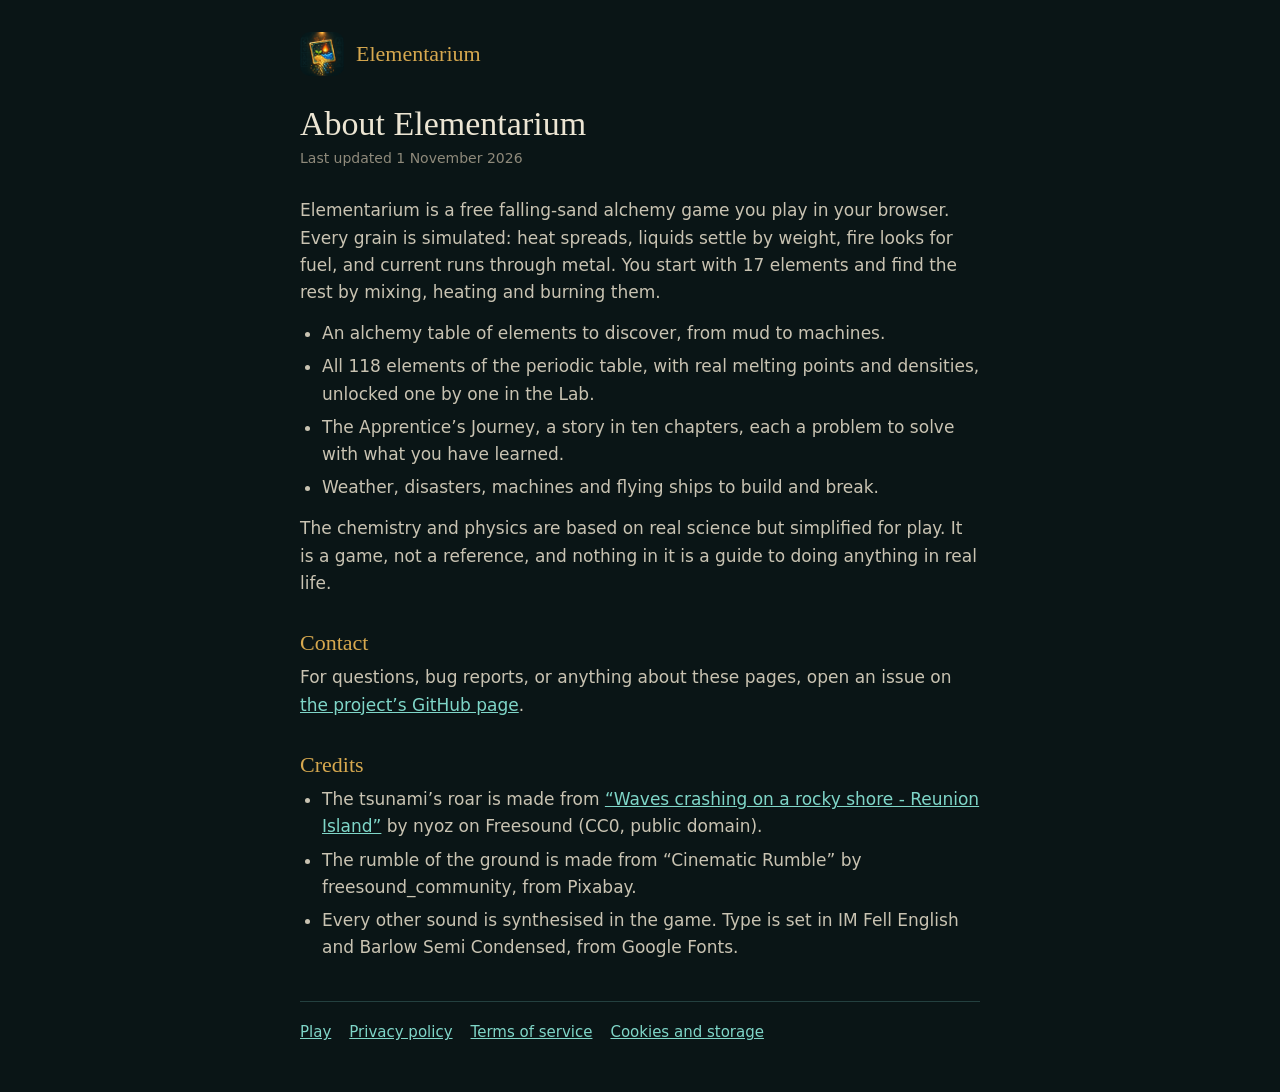
==== about.html @ eed64390 "New-player guide, yellow new-unlock dots, phone layout, Shock tool and legal pages - First-time play" ====
<!doctype html>
<html lang="en">
<head>
  <meta charset="utf-8">
  <meta name="viewport" content="width=device-width, initial-scale=1">
  <title>About · Elementarium</title>
  <meta name="description" content="About Elementarium, a free falling-sand alchemy game you play in your browser, and how to get in touch.">
  <link rel="icon" href="favicon.ico" sizes="16x16 32x32 48x48">
  <link rel="stylesheet" href="css/legal.css">
</head>
<body>
  <main class="page">
    <div class="top"><img src="icons/icon-192.png" alt=""><a href="index.html">Elementarium</a></div>
    <h1>About Elementarium</h1>
    <p class="updated">Last updated 1 November 2026</p>

    <p>Elementarium is a free falling-sand alchemy game you play in your browser. Every grain is simulated: heat spreads, liquids settle by weight, fire looks for fuel, and current runs through metal. You start with 17 elements and find the rest by mixing, heating and burning them.</p>
    <ul>
      <li>An alchemy table of elements to discover, from mud to machines.</li>
      <li>All 118 elements of the periodic table, with real melting points and densities, unlocked one by one in the Lab.</li>
      <li>The Apprentice’s Journey, a story in ten chapters, each a problem to solve with what you have learned.</li>
      <li>Weather, disasters, machines and flying ships to build and break.</li>
    </ul>
    <p>The chemistry and physics are based on real science but simplified for play. It is a game, not a reference, and nothing in it is a guide to doing anything in real life.</p>

    <h2>Contact</h2>
    <p>For questions, bug reports, or anything about these pages, open an issue on <a href="https://github.com/justinhein-afk/Elementarium/issues">the project’s GitHub page</a>.</p>

    <h2>Credits</h2>
    <ul>
      <li>The tsunami’s roar is made from <a href="https://freesound.org/people/nyoz/sounds/615750/">“Waves crashing on a rocky shore - Reunion Island”</a> by nyoz on Freesound (CC0, public domain).</li>
      <li>The rumble of the ground is made from “Cinematic Rumble” by freesound_community, from Pixabay.</li>
      <li>Every other sound is synthesised in the game. Type is set in IM Fell English and Barlow Semi Condensed, from Google Fonts.</li>
    </ul>

    <nav class="foot" aria-label="Pages">
      <a href="index.html">Play</a>
      <a href="privacy.html">Privacy policy</a>
      <a href="terms.html">Terms of service</a>
      <a href="cookies.html">Cookies and storage</a>
    </nav>
  </main>
</body>
</html>
---- css/legal.css ----
/* Elementarium — the about and legal pages. Self-contained: no outside fonts, no scripts. */
:root { color-scheme: dark; }
* { box-sizing: border-box; }
body {
  margin: 0; background: #0a1516; color: #c9c3b2;
  font: 17px/1.6 system-ui, -apple-system, "Segoe UI", Roboto, "Helvetica Neue", Arial, sans-serif;
}
.page { max-width: 720px; margin: 0 auto; padding: 32px 20px 48px; }
.top { display: flex; align-items: center; gap: 12px; margin-bottom: 28px; }
.top img { width: 44px; height: 44px; border-radius: 10px; }
.top a { color: #d6a84f; font: 22px/1 Georgia, "Times New Roman", serif; text-decoration: none; }
h1 { margin: 0 0 4px; font: 34px/1.15 Georgia, "Times New Roman", serif; color: #ece5d3; }
.updated { margin: 0 0 28px; font-size: 14px; color: #8f8a7b; }
h2 { margin: 32px 0 8px; font: 22px/1.25 Georgia, "Times New Roman", serif; color: #d6a84f; }
p, ul { margin: 0 0 14px; }
ul { padding-left: 22px; }
li { margin-bottom: 6px; }
a { color: #7fd6c8; }
a:hover { color: #d6a84f; }
strong { color: #ece5d3; }
nav.foot { display: flex; flex-wrap: wrap; gap: 8px 18px; margin-top: 40px; padding-top: 18px; border-top: 1px solid #24403f; font-size: 15px; }
@media (max-width: 520px) { body { font-size: 16px; } h1 { font-size: 28px; } .page { padding: 20px 16px 36px; } }
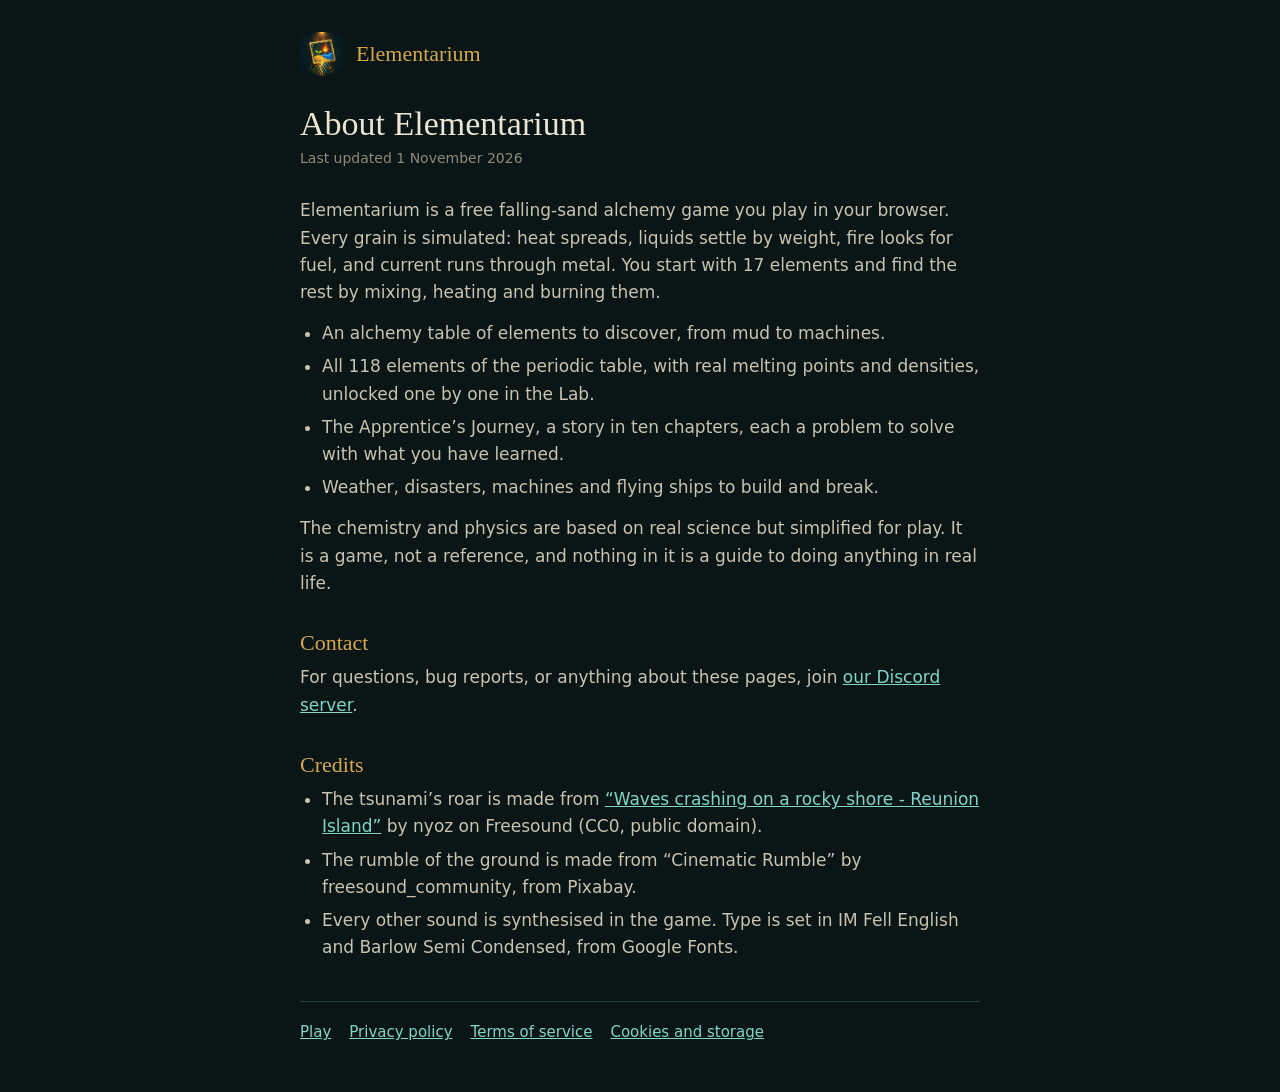
==== commit 037fce89: "Contact on the about and legal pages is now the Discord server Co-Authored-By: Claude Opus 5.5 <nore" ====
--- a/about.html
+++ b/about.html
@@ -24,7 +24,7 @@
     <p>The chemistry and physics are based on real science but simplified for play. It is a game, not a reference, and nothing in it is a guide to doing anything in real life.</p>
 
     <h2>Contact</h2>
-    <p>For questions, bug reports, or anything about these pages, open an issue on <a href="https://github.com/justinhein-afk/Elementarium/issues">the project’s GitHub page</a>.</p>
+    <p>For questions, bug reports, or anything about these pages, join <a href="https://discord.gg/g3x38Gm8ND">our Discord server</a>.</p>
 
     <h2>Credits</h2>
     <ul>
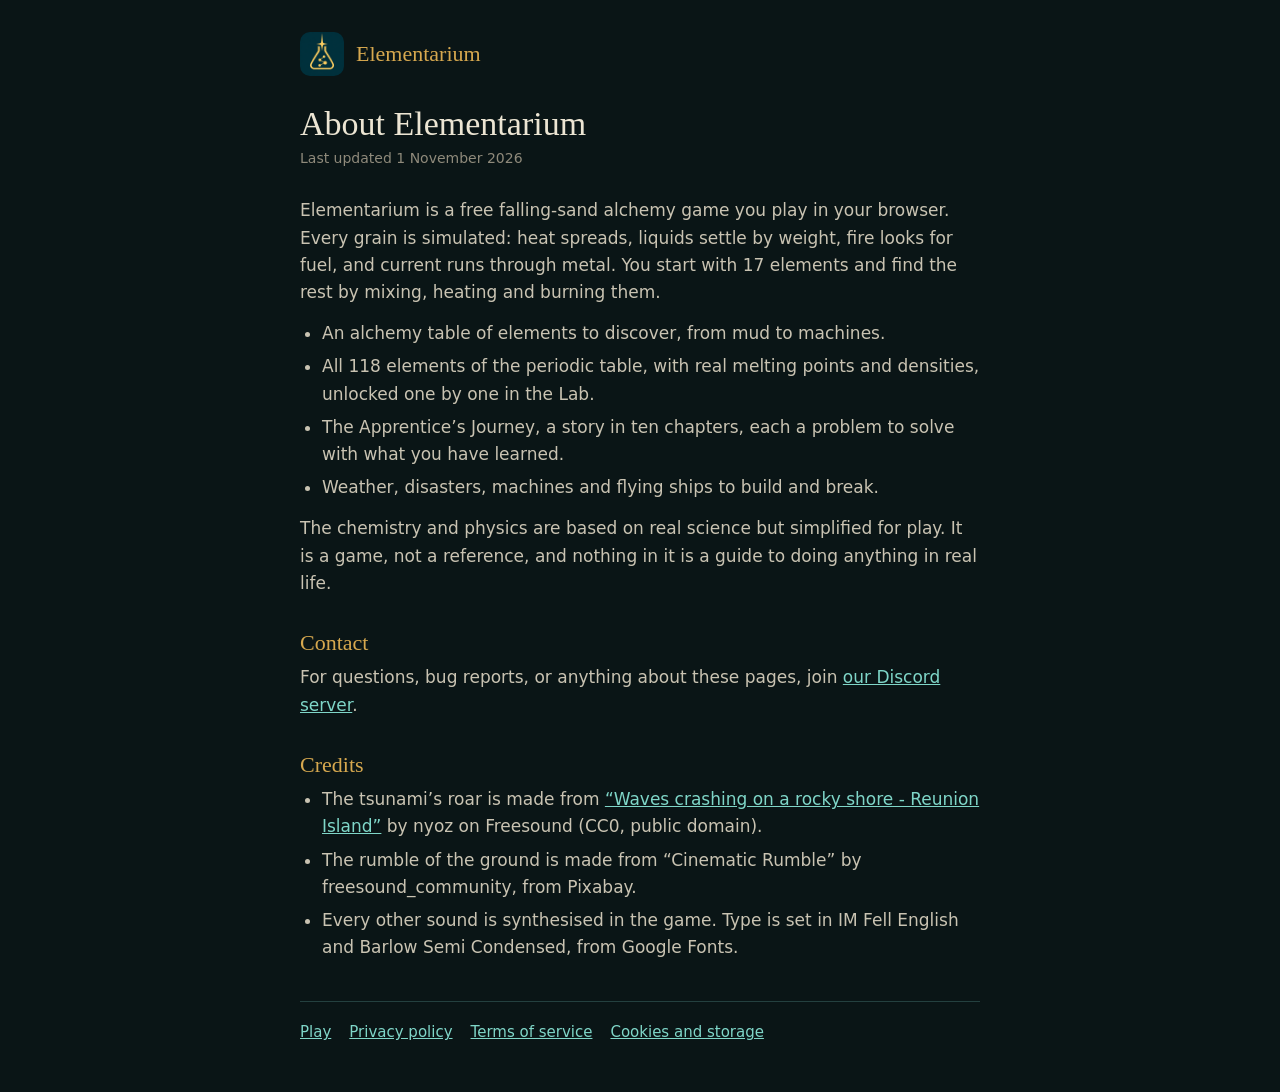
==== commit ebe04d07: "Update favicon and app icons to star flask artwork" ====
--- a/about.html
+++ b/about.html
@@ -5,7 +5,7 @@
   <meta name="viewport" content="width=device-width, initial-scale=1">
   <title>About · Elementarium</title>
   <meta name="description" content="About Elementarium, a free falling-sand alchemy game you play in your browser, and how to get in touch.">
-  <link rel="icon" href="favicon.ico" sizes="16x16 32x32 48x48">
+  <link rel="icon" href="favicon.ico?v=star-flask" sizes="16x16 32x32 48x48">
   <link rel="stylesheet" href="css/legal.css">
 </head>
 <body>
